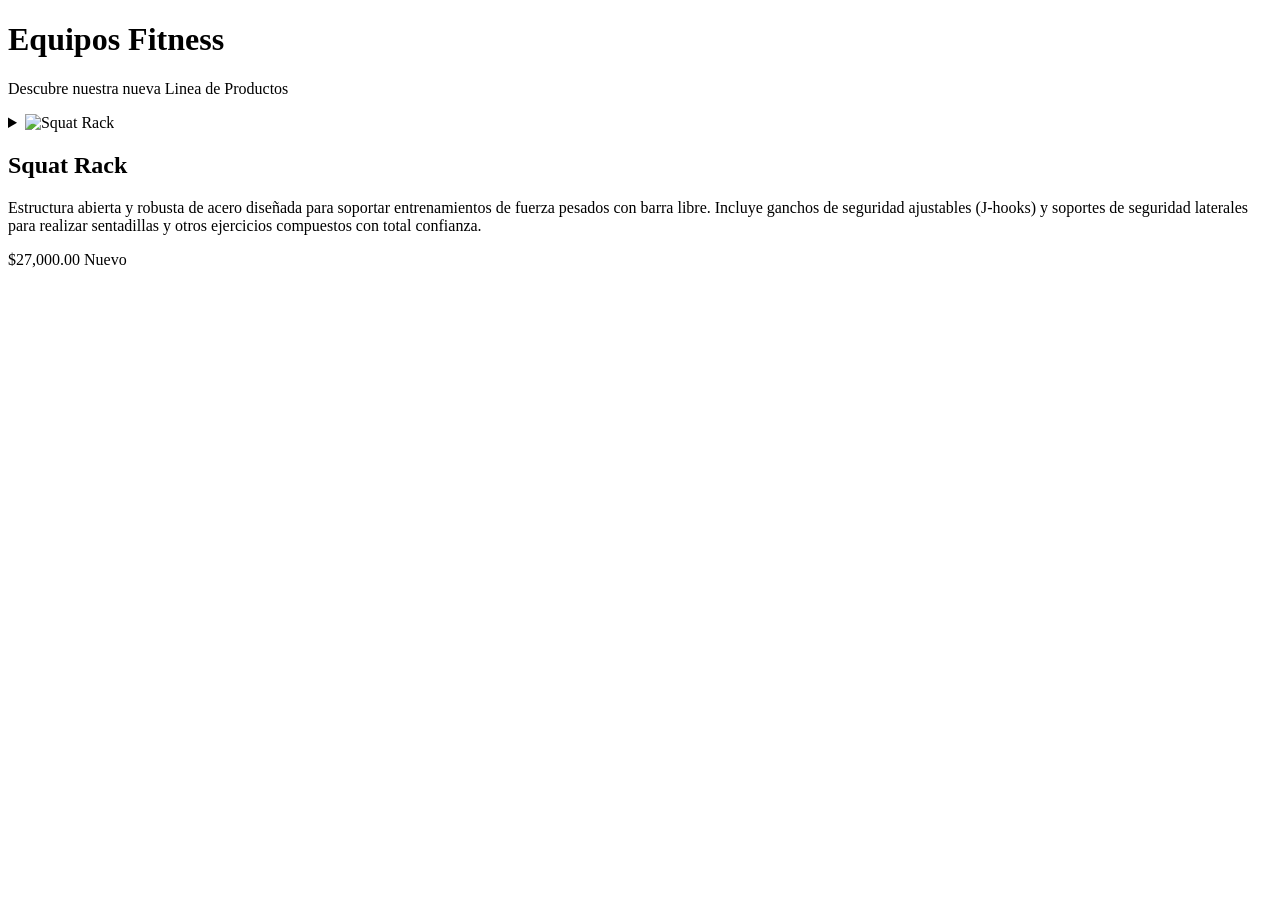
==== src/index.html @ d4e0d891 "se agregó la carpeta src para las vistas, hasta hora index.html" ====
<!DOCTYPE html>
<html lang="en">
<head>
    <meta charset="UTF-8">
    <meta name="viewport" content="width=device-width, initial-scale=1.0">
    <title>Equipos Fitness - Nueva Linea de Productos</title>
    <link rel="stylesheet" href="./css/main.css">
</head>
<body>
    
<header class="header">
    <div class="header__container">
        <h1 class="header__title">Equipos Fitness</h1>
        <p class="header__subtitle">Descubre nuestra nueva Linea de Productos</p>
    </div>
</header>


<main class="main">
    <section class="products">
        <div class="product__container">
            <!--  INICIO   Espacio para colocar los productos-->
            
            <div class="product-card">
                <details class="product-card__details">
                    <summary class="product-card__header">
                        <img src="./assets/img/5001.png" 
                             alt="Squat Rack" 
                             class="product-card__image">
                        <div class="product-card__body">
                            <h2 class="product-card__title">Squat Rack</h2>
                            <p class="product-card__description">
                                Estructura abierta y robusta de acero diseñada para soportar entrenamientos de fuerza pesados con barra libre. Incluye ganchos de seguridad ajustables (J-hooks) y soportes de seguridad laterales para realizar sentadillas y otros ejercicios compuestos con total confianza.
                            </p>
                            <div class="product-card__footer">
                                <spam class="product-card__price">$27,000.00</spam>
                                <span class="product-card__badge product-card__badge--new">Nuevo</span>
                                
                            </div>
                        </div>
                    </summary>

                    <div class="modal modal--product" role="dialog">
                        <div class="modal__overlay"></div>
                        <div class="modal__content">
                            <div class="modal__header">
                                <h2 class="modal__title">Squat Rack</h2>
                            </div>
                            <div class="modal__body">
                                <img 
                                    src="./assets/img/5001.png" 
                                    alt="Squat Rack" 
                                    class="modal__image"
                                >
                                <p class="modal__description">Estructura abierta y robusta de acero diseñada para soportar entrenamientos de fuerza pesados con barra libre. Incluye ganchos de seguridad ajustables (J-hooks) y soportes de seguridad laterales para realizar sentadillas y otros ejercicios compuestos con total confianza.
                                </p>
                                <div class="modal__specs">
                                    <h3 class="modal__specs-title">Especificaciones</h3>
                                    <ul class="modal__specs-list">
                                        <li><strong>Precio: </strong> $27,000.00</li>
                                        <li><strong>Disponibilidad:</strong>En stock</li>
                                        <li><strong>Condición:</strong>Nuevo</li>
                                        <li><strong>ID Producto: </strong>5001</li>
                                    </ul>
                                </div>
                            </div>
                            <div class="modal__footer">
                                <button class="modal__btn modal__btn--primary">Comprar ahora</button>
                            </div>
                        </div>
                    </div>
                </details>
            </div>
            
            <!-- FIN   Espacio para colocar los productos-->
        </div>
    </section>
</main>
</body>
</html>
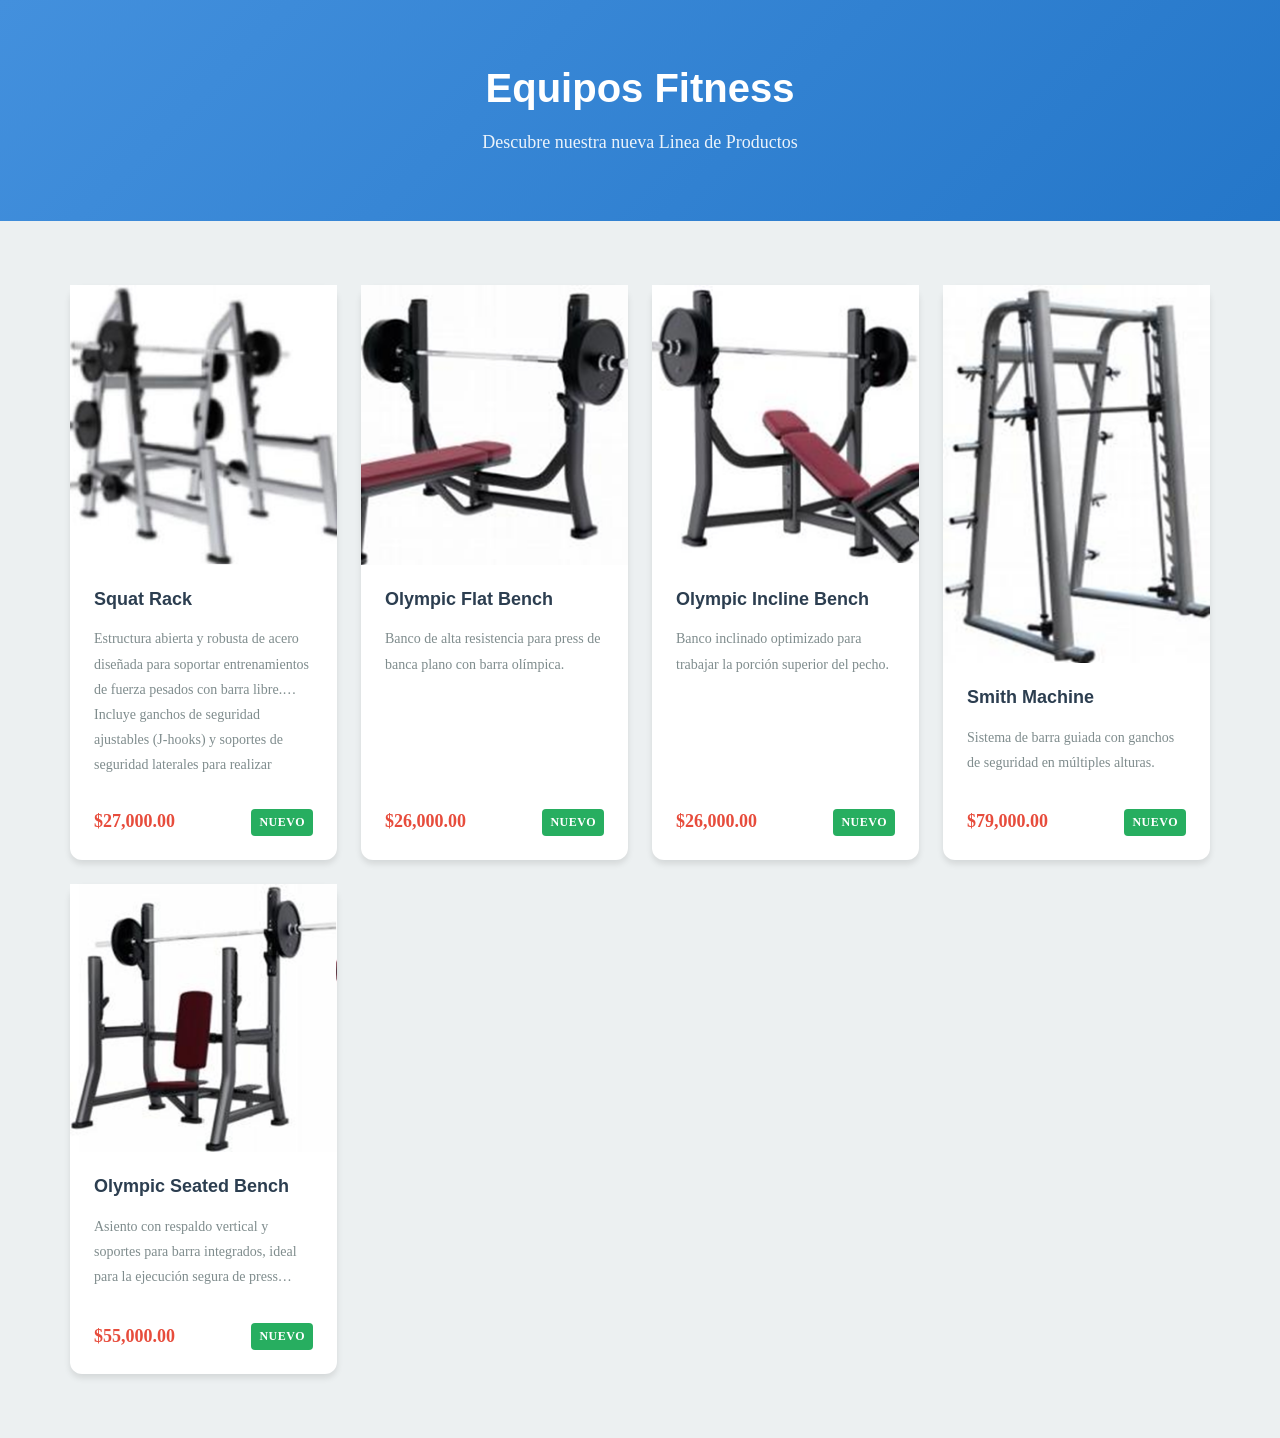
==== commit fd9a85be: "refactor: se movió el index.html" ====
--- a/src/index.html
+++ b/src/index.html
@@ -4,7 +4,7 @@
     <meta charset="UTF-8">
     <meta name="viewport" content="width=device-width, initial-scale=1.0">
     <title>Equipos Fitness - Nueva Linea de Productos</title>
-    <link rel="stylesheet" href="./css/main.css">
+    <link rel="stylesheet" href="../css/sass/main.css">
 </head>
 <body>
     
@@ -18,13 +18,13 @@
 
 <main class="main">
     <section class="products">
-        <div class="product__container">
+        <div class="products__container">
             <!--  INICIO   Espacio para colocar los productos-->
             
             <div class="product-card">
                 <details class="product-card__details">
                     <summary class="product-card__header">
-                        <img src="./assets/img/5001.png" 
+                        <img src="../assets/img/5001.png" 
                              alt="Squat Rack" 
                              class="product-card__image">
                         <div class="product-card__body">
@@ -33,11 +33,12 @@
                                 Estructura abierta y robusta de acero diseñada para soportar entrenamientos de fuerza pesados con barra libre. Incluye ganchos de seguridad ajustables (J-hooks) y soportes de seguridad laterales para realizar sentadillas y otros ejercicios compuestos con total confianza.
                             </p>
                             <div class="product-card__footer">
-                                <spam class="product-card__price">$27,000.00</spam>
+                                <span class="product-card__price">$27,000.00</span>
                                 <span class="product-card__badge product-card__badge--new">Nuevo</span>
                                 
                             </div>
                         </div>
+                        <span class="product-card__close-icon" aria-hidden="true"></span>
                     </summary>
 
                     <div class="modal modal--product" role="dialog">
@@ -48,7 +49,7 @@
                             </div>
                             <div class="modal__body">
                                 <img 
-                                    src="./assets/img/5001.png" 
+                                    src="../assets/img/5001.png" 
                                     alt="Squat Rack" 
                                     class="modal__image"
                                 >
@@ -71,9 +72,184 @@
                     </div>
                 </details>
             </div>
-            
+            <div class="product-card">
+          <details class="product-card__details">
+            <summary class="product-card__header">
+              <img src="../assets/img/5002.png" 
+                    alt="Olympic flat bench" 
+                    class="product-card__image">
+              <div class="product-card__body">
+                <h2 class="product-card__title">Olympic Flat Bench</h2>
+                <p class="product-card__description">Banco de alta resistencia para press de banca plano con barra olímpica.</p>
+                <div class="product-card__footer">
+                  <span class="product-card__price">$26,000.00</span>
+                  <span class="product-card__badge product-card__badge--new">Nuevo</span>
+                </div>
+              </div>
+            </summary>
+
+            <div class="modal modal--product" role="dialog">
+              <div class="modal__overlay"></div>
+              <div class="modal__content">
+                <div class="modal__header">
+                  <h2 class="modal__title">Olympic Flat Bench</h2>
+                </div>
+                <div class="modal__body">
+                    <img src="../assets/img/5002.png" 
+                         alt="Olympic flat bench" 
+                         class="product-card__image">
+                  <p class="modal__description">
+                    Banco de alta resistencia diseñado específicamente para press de banca plano con barra olímpica. Incorpora soportes reforzados integrados para la barra, una superficie tapizada de alta densidad antideslizante y plataformas para el observador (spotter).
+                  </p>
+                  <div class="modal__specs">
+                    <h3 class="modal__specs-title">Especificaciones</h3>
+                    <ul class="modal__specs-list">
+                      <li><strong>Precio:</strong> $26,000.00</li>
+                      <li><strong>Disponibilidad:</strong> En stock</li>
+                      <li><strong>Condición:</strong> Nuevo</li>
+                      <li><strong>ID Producto:</strong> 5002</li>
+                    </ul>
+                  </div>
+                </div>
+                <div class="modal__footer">
+                  <button class="modal__btn modal__btn--primary">Comprar Ahora</button>
+                </div>
+              </div>
+            </div>
+          </details>
+        </div>
+
+        <div class="product-card">
+          <details class="product-card__details">
+            <summary class="product-card__header">
+              <img src="../assets/img/5003.png" class="product-card__image" alt="Olympic Incline Bench">
+              <div class="product-card__body">
+                <h2 class="product-card__title">Olympic Incline Bench</h2>
+                <p class="product-card__description">Banco inclinado optimizado para trabajar la porción superior del pecho.</p>
+                <div class="product-card__footer">
+                  <span class="product-card__price">$26,000.00</span>
+                  <span class="product-card__badge product-card__badge--new">Nuevo</span>
+                </div>
+              </div>
+            </summary>
+
+            <div class="modal modal--product" role="dialog">
+              <div class="modal__overlay"></div>
+              <div class="modal__content">
+                <div class="modal__header">
+                  <h2 class="modal__title">Olympic Incline Bench</h2>
+                </div>
+                <div class="modal__body">
+                  <img src="../assets/img/5003.png" class="product-card__image" alt="Olympic Incline Bench">
+                  <p class="modal__description">
+                    Variante del banco olímpico con una inclinación fija (generalmente entre 30 y 45 grados) optimizada para enfocar el trabajo en la porción superior del músculo pectoral y los hombros anteriores.
+                  </p>
+                  <div class="modal__specs">
+                    <h3 class="modal__specs-title">Especificaciones</h3>
+                    <ul class="modal__specs-list">
+                      <li><strong>Precio:</strong> $26,000.00</li>
+                      <li><strong>Disponibilidad:</strong> En stock</li>
+                      <li><strong>Condición:</strong> Nuevo</li>
+                      <li><strong>ID Producto:</strong> 5003</li>
+                    </ul>
+                  </div>
+                </div>
+                <div class="modal__footer">
+                  <button class="modal__btn modal__btn--primary">Comprar Ahora</button>
+                </div>
+              </div>
+            </div>
+          </details>
+        </div>
+
+        
+        <div class="product-card">
+          <details class="product-card__details">
+            <summary class="product-card__header">
+              <img src="../assets/img/5018.png" alt="Smith Machine">
+              <div class="product-card__body">
+                <h2 class="product-card__title">Smith Machine</h2>
+                <p class="product-card__description">Sistema de barra guiada con ganchos de seguridad en múltiples alturas.</p>
+                <div class="product-card__footer">
+                  <span class="product-card__price">$79,000.00</span>
+                  <span class="product-card__badge product-card__badge--new">Nuevo</span>
+                </div>
+              </div>
+            </summary>
+
+            <div class="modal modal--product" role="dialog">
+              <div class="modal__overlay"></div>
+              <div class="modal__content">
+                <div class="modal__header">
+                  <h2 class="modal__title">Smith Machine</h2>
+                </div>
+                <div class="modal__body">
+                  <img src="../assets/img/5018.png" alt="Smith Machine">
+                  <p class="modal__description">
+                    Sistema de barra guiada verticalmente dentro de una estructura de acero. Ofrece ganchos de seguridad en múltiples alturas para bloquear la barra de forma instantánea, siendo ideal para entrenar con seguridad en ejercicios como sentadillas, press de banca y desplantes.
+                  </p>
+                  <div class="modal__specs">
+                    <h3 class="modal__specs-title">Especificaciones</h3>
+                    <ul class="modal__specs-list">
+                      <li><strong>Precio:</strong> $79,000.00</li>
+                      <li><strong>Disponibilidad:</strong> En stock</li>
+                      <li><strong>Condición:</strong> Nuevo</li>
+                      <li><strong>ID Producto:</strong> 5018</li>
+                    </ul>
+                  </div>
+                </div>
+                <div class="modal__footer">
+                  <button class="modal__btn modal__btn--primary">Comprar Ahora</button>
+                </div>
+              </div>
+            </div>
+          </details>
+        </div>
+        
+        <div class="product-card">
+          <details class="product-card__details">
+            <summary class="product-card__header">
+              <img src="../assets/img/5005.png" alt=" Olympic Seated Bench ">
+              <div class="product-card__body">
+                <h2 class="product-card__title"> Olympic Seated Bench </h2>
+                <p class="product-card__description">Asiento con respaldo vertical y soportes para barra integrados, ideal para la ejecución segura de press militar para hombros y otros ejercicios con barra en posición sentada.</p>
+                <div class="product-card__footer">
+                  <span class="product-card__price">$55,000.00</span>
+                  <span class="product-card__badge product-card__badge--new">Nuevo</span>
+                </div>
+              </div>
+            </summary>
+
+            <div class="modal modal--product" role="dialog">
+              <div class="modal__overlay"></div>
+              <div class="modal__content">
+                <div class="modal__header">
+                  <h2 class="modal__title">Olympic Seated Bench</h2>
+                </div>
+                <div class="modal__body">
+                  <img src="../assets/img/5005.png" alt="Olympic Seated Bench">
+                  <p class="modal__description">
+                    Asiento con respaldo vertical y soportes para barra integrados, ideal para la ejecución segura de press militar para hombros y otros ejercicios con barra en posición sentada.
+                  </p>
+                  <div class="modal__specs">
+                    <h3 class="modal__specs-title">Especificaciones</h3>
+                    <ul class="modal__specs-list">
+                      <li><strong>Precio:</strong> $55,000.00</li>
+                      <li><strong>Disponibilidad:</strong> En stock</li>
+                      <li><strong>Condición:</strong> Nuevo</li>
+                      <li><strong>ID Producto:</strong> 5102</li>
+                    </ul>
+                  </div>
+                </div>
+                <div class="modal__footer">
+                  <button class="modal__btn modal__btn--primary">Comprar Ahora</button>
+                </div>
+              </div>
+            </div>
+          </details>
+        </div>
             <!-- FIN   Espacio para colocar los productos-->
-        </div>
+      </div>
     </section>
 </main>
 </body>
--- a/css/sass/main.css
+++ b/css/sass/main.css
@@ -0,0 +1,558 @@
+* {
+  margin: 0;
+  padding: 0;
+  box-sizing: border-box;
+}
+
+html {
+  font-size: 16px;
+  scroll-behavior: smooth;
+}
+
+body {
+  font-family: -apple-system, BlinkMacSystemFont, "segoe UI", Roboto, "Helvetica Neue, Arial, sans-serif";
+  font-size: 16px;
+}
+
+body {
+  font-family: -apple-system, BlinkMacSystemFont, "segoe UI", Roboto, "Helvetica Neue, Arial, sans-serif";
+  font-size: 16px;
+  line-height: 1.6;
+  color: #2c3e50;
+  background-color: #ffffff;
+  -webkit-font-smoothing: antialiased;
+  -moz-osx-font-smoothing: grayscale;
+}
+
+h1, h2, h3, h4, h5, h6 {
+  font-family: "Segoe UI", Roboto, "Helvetica Neue", Arial, sans-serif;
+  font-weight: 700;
+  line-height: 1.2;
+}
+
+h1 {
+  font-size: 32px;
+}
+
+h2 {
+  font-size: 24px;
+}
+
+h3 {
+  font-size: 18px;
+}
+
+p {
+  margin-bottom: 16px;
+}
+p:last-child {
+  margin-bottom: 0;
+}
+
+a {
+  color: #3498db;
+  text-decoration: none;
+  transition: color 250ms ease-in-out;
+}
+a:hover {
+  color: rgb(33.1380753138, 125.1882845188, 186.8619246862);
+}
+
+img {
+  max-width: 100%;
+  height: auto;
+  display: block;
+}
+
+button {
+  font-family: inherit;
+  font-size: inherit;
+  border: none;
+  cursor: pointer;
+  background: none;
+  padding: 0;
+  transition: all 250ms ease-in-out;
+}
+
+input, textarea, select {
+  font-family: inherit;
+  font-size: inherit;
+}
+
+ul, ol {
+  list-style: none;
+}
+
+details {
+  cursor: pointer;
+}
+
+summary {
+  list-style: none;
+}
+summary::-webkit-details-marker {
+  display: none;
+}
+
+.product-card {
+  display: flex;
+  flex-direction: column;
+  height: 100%;
+  border-radius: 12px;
+  overflow: visible;
+  background-color: #ffffff;
+  box-shadow: 0 4px 6px rgba(0, 0, 0, 0.1);
+  transition: box-shadow 250ms ease-in-out;
+}
+.product-card:hover {
+  box-shadow: 0 10px 15px rgba(0, 0, 0, 0.15);
+}
+.product-card__details {
+  display: flex;
+  flex-direction: column;
+  height: 100%;
+}
+.product-card__header {
+  display: flex;
+  flex-direction: column;
+  height: 100%;
+  cursor: pointer;
+  text-decoration: none;
+  color: inherit;
+  padding: 0;
+  border: none;
+  background: none;
+  transition: background-color 250ms ease-in-out;
+}
+.product-card__header:hover {
+  background-color: rgba(52, 152, 219, 0.02);
+}
+.product-card__header:focus-visible:focus-visible {
+  outline: 2px solid #3498db;
+  outline-offset: 2px;
+}
+.product-card__image {
+  width: 100%;
+  height: 250px;
+  -o-object-fit: cover;
+     object-fit: cover;
+  -o-object-position: center;
+     object-position: center;
+  background-color: #ecf0f1;
+}
+@media (min-width: 768px) {
+  .product-card__image {
+    height: 280px;
+  }
+  .product-card__image-placeholder {
+    height: 220px;
+  }
+}
+.product-card__image-placeholder {
+  width: 100%;
+  height: 250px;
+  background: linear-gradient(135deg, #ecf0f1 0%, rgb(221.3181818182, 228.4090909091, 230.1818181818) 100%);
+  display: flex;
+  align-items: center;
+  justify-content: center;
+  color: #7f8c8d;
+  font-size: 14px;
+  text-align: center;
+  padding: 16px;
+}
+@media (min-width: 768px) {
+  .product-card__image-placeholder {
+    height: 280px;
+  }
+}
+.product-card__body {
+  display: flex;
+  flex-direction: column;
+  flex: 1;
+  padding: 24px;
+  gap: 16px;
+}
+.product-card__title {
+  font-size: 18px;
+  font-weight: 700;
+  color: #2c3e50;
+  display: -webkit-box;
+  -webkit-line-clamp: 2;
+  -webkit-box-orient: vertical;
+  overflow: hidden;
+}
+.product-card__description {
+  font-size: 14px;
+  color: #7f8c8d;
+  line-height: 1.8;
+  flex: 1;
+  display: -webkit-box;
+  -webkit-line-clamp: 3;
+  -webkit-box-orient: vertical;
+  overflow: hidden;
+}
+.product-card__footer {
+  display: flex;
+  align-items: center;
+  justify-content: space-between;
+  align-items: flex-end;
+  gap: 16px;
+}
+.product-card__price {
+  font-size: 18px;
+  font-weight: 700;
+  color: #e74c3c;
+}
+.product-card__badge {
+  display: inline-block;
+  padding: 4px 8px;
+  font-size: 12px;
+  font-weight: 600;
+  border-radius: 4px;
+  text-transform: uppercase;
+  letter-spacing: 0.5px;
+}
+.product-card__badge--new {
+  background-color: #27ae60;
+  color: #ffffff;
+}
+.product-card__badge--sale {
+  background-color: #e74c3c;
+  color: #ffffff;
+}
+.product-card__badge--featured {
+  background-color: #f39c12;
+  color: #ffffff;
+}
+.product-card--featured {
+  border: 2px solid #e74c3c;
+}
+.product-card--featured .product-card__badge--featured {
+  display: flex;
+}
+.product-card__close-icon {
+  display: none;
+}
+
+details.product-card__details[open] > .product-card__header {
+  position: fixed;
+  top: 16px;
+  right: 16px;
+  z-index: 2001;
+  width: 44px;
+  height: 44px;
+  padding: 0;
+  overflow: hidden;
+  border-radius: 50%;
+  background-color: #e74c3c;
+  box-shadow: 0 10px 15px rgba(0, 0, 0, 0.15);
+}
+
+details.product-card__details[open] .product-card__close-icon {
+  display: block;
+  position: relative;
+  width: 100%;
+  height: 100%;
+}
+
+details.product-card__details[open] .product-card__close-icon::before,
+details.product-card__details[open] .product-card__close-icon::after {
+  content: "";
+  position: absolute;
+  top: 21px;
+  left: 10px;
+  width: 24px;
+  height: 2px;
+  background-color: #ffffff;
+}
+
+details.product-card__details[open] .product-card__close-icon::before {
+  transform: rotate(45deg);
+}
+
+details.product-card__details[open] .product-card__close-icon::after {
+  transform: rotate(45deg);
+}
+
+.modal {
+  position: fixed;
+  inset: 0;
+  display: flex;
+  align-items: center;
+  justify-content: center;
+  visibility: hidden;
+  opacity: 0;
+  z-index: 2000;
+  pointer-events: none;
+  overflow: hidden;
+  transition: opacity 250ms ease-in-out, visibility 250ms ease-in-out;
+}
+details[open] .modal {
+  visibility: visible;
+  opacity: 1;
+  pointer-events: auto;
+}
+.modal__overlay {
+  position: absolute;
+  inset: 0;
+  background-color: rgba(0, 0, 0, 0.7);
+  z-index: 0;
+}
+.modal__content {
+  position: relative;
+  z-index: 1;
+  width: min(90%, 700px);
+  max-height: 90vh;
+  overscroll-behavior: contain;
+  background-color: #ffffff;
+  border-radius: 12px;
+  overflow-y: auto;
+  box-shadow: 0 20px 25px rgba(0, 0, 0, 0.2);
+}
+.modal__content::-webkit-scrollbar {
+  width: 8px;
+}
+.modal__content::-webkit-scrollbar-track {
+  background: #ecf0f1;
+}
+.modal__content::-webkit-scrollbar-thumb {
+  background: #bdc3c7;
+  border-radius: 4px;
+}
+.modal__content::-webkit-scrollbar-thumb:hover {
+  background: rgb(161.4098360656, 169.9180327869, 175.5901639344);
+}
+@media (min-width: 768px) {
+  .modal__content {
+    width: 95%;
+    max-width: 700px;
+  }
+}
+.modal__content {
+  cursor: default;
+}
+.modal__header {
+  padding: 24px;
+  border-bottom: 1px solid #bdc3c7;
+  background-color: #ecf0f1;
+  position: sticky;
+  top: 0;
+  z-index: 1;
+}
+.modal__title {
+  font-size: 24px;
+  font-weight: 700;
+  color: #2c3e50;
+}
+.modal__body {
+  padding: 24px;
+  display: flex;
+  flex-direction: column;
+  gap: 24px;
+}
+.modal__image {
+  display: block;
+  width: 100%;
+  max-height: 400px;
+  -o-object-fit: contain;
+     object-fit: contain;
+  background-color: #ecf0f1;
+  -o-object-position: center;
+     object-position: center;
+  border-radius: 8px;
+}
+.modal__image-placeholder {
+  width: 100%;
+  height: 300px;
+  background: linear-gradient(135deg, #ecf0f1 0%, rgb(221.3181818182, 228.4090909091, 230.1818181818) 100%);
+  display: flex;
+  align-items: center;
+  justify-content: center;
+  color: #7f8c8d;
+  font-size: 16px;
+  border-radius: 8px;
+  text-align: center;
+}
+.modal__description {
+  font-size: 16px;
+  color: #7f8c8d;
+  line-height: 1.8;
+}
+.modal__specs {
+  border-top: 1px solid #bdc3c7;
+  border-bottom: 1px solid #bdc3c7;
+  padding: 16px 0;
+}
+.modal__specs-title {
+  font-size: 16px;
+  font-weight: 700;
+  color: #2c3e50;
+  margin-bottom: 16px;
+}
+.modal__specs-list {
+  display: flex;
+  flex-direction: column;
+  gap: 8px;
+}
+.modal__specs-list li {
+  font-size: 14px;
+  color: #7f8c8d;
+  line-height: 1.8;
+}
+.modal__specs-list li strong {
+  color: #2c3e50;
+  font-weight: 600;
+}
+.modal__footer {
+  padding: 24px;
+  border-top: 1px solid #bdc3c7;
+  background-color: #ecf0f1;
+  display: flex;
+  gap: 16px;
+  justify-content: flex-end;
+}
+.modal__btn {
+  padding: 8px 24px;
+  font-size: 16px;
+  font-weight: 600;
+  border-radius: 8px;
+  transition: all 250ms ease-in-out;
+}
+.modal__btn:focus-visible {
+  outline: 2px solid #3498db;
+  outline-offset: 2px;
+}
+.modal__btn--primary {
+  background-color: #e74c3c;
+  color: #ffffff;
+}
+.modal__btn--primary:hover {
+  background-color: rgb(213.698630137, 43.8356164384, 26.301369863);
+  transform: translateY(-2px);
+  box-shadow: 0 4px 6px rgba(0, 0, 0, 0.1);
+}
+.modal__btn--primary:active {
+  transform: translateY(0);
+}
+.modal__btn--secondary {
+  background-color: #ffffff;
+  color: #2c3e50;
+  border: 1px solid #bdc3c7;
+}
+.modal__btn--secondary:hover {
+  border-color: #2c3e50;
+  background-color: #ecf0f1;
+}
+
+@keyframes slideUp {
+  from {
+    transform: translateY(30px);
+    opacity: 0;
+  }
+  to {
+    transform: translateY(0);
+    opacity: 1;
+  }
+}
+@media (max-height: 600px) {
+  .modal__content {
+    max-height: 95vh;
+  }
+}
+.header {
+  background: linear-gradient(135deg, #4390dd 0%, rgb(36.2972972973, 118.5, 200.7027027027) 100%);
+  color: #ffffff;
+  padding: 64px 16px;
+  text-align: center;
+}
+.header__container {
+  max-width: 1140px;
+  margin: 0 auto;
+}
+.header__title {
+  font-size: 32px;
+  margin-bottom: 16px;
+}
+@media (min-width: 768px) {
+  .header__title {
+    font-size: 40px;
+  }
+}
+.header__subtitle {
+  font-size: 18px;
+  opacity: 0.9;
+  margin: 0;
+}
+
+.main {
+  min-height: calc(100vh - 200px);
+}
+
+.footer {
+  background-color: #34495e;
+  color: #ffffff;
+  padding: 48px 16px;
+  text-align: center;
+  margin-top: 64px;
+}
+.footer__container {
+  max-width: 1140px;
+  margin: 0 auto;
+}
+.footer__text {
+  margin: 0;
+  opacity: 0.8;
+}
+
+.container {
+  width: 100%;
+  margin: 0 auto;
+  padding: 0 16px;
+}
+@media (min-width: 576px) {
+  .container {
+    max-width: 540px;
+  }
+}
+@media (min-width: 768px) {
+  .container {
+    max-width: 720px;
+  }
+}
+@media (min-width: 992px) {
+  .container {
+    max-width: 960px;
+  }
+}
+@media (min-width: 1200px) {
+  .container {
+    max-width: 1140px;
+  }
+}
+
+.products {
+  padding: 64px 16px;
+  background-color: #ecf0f1;
+}
+.products__container {
+  display: grid;
+  grid-template-columns: repeat(1, 1fr);
+  gap: 24px;
+  max-width: 1140px;
+  margin: 0 auto;
+}
+@media (min-width: 576px) {
+  .products__container {
+    grid-template-columns: repeat(2, 1fr);
+  }
+}
+@media (min-width: 992px) {
+  .products__container {
+    grid-template-columns: repeat(3, 1fr);
+  }
+}
+@media (min-width: 1200px) {
+  .products__container {
+    grid-template-columns: repeat(4, 1fr);
+  }
+}/*# sourceMappingURL=main.css.map */
